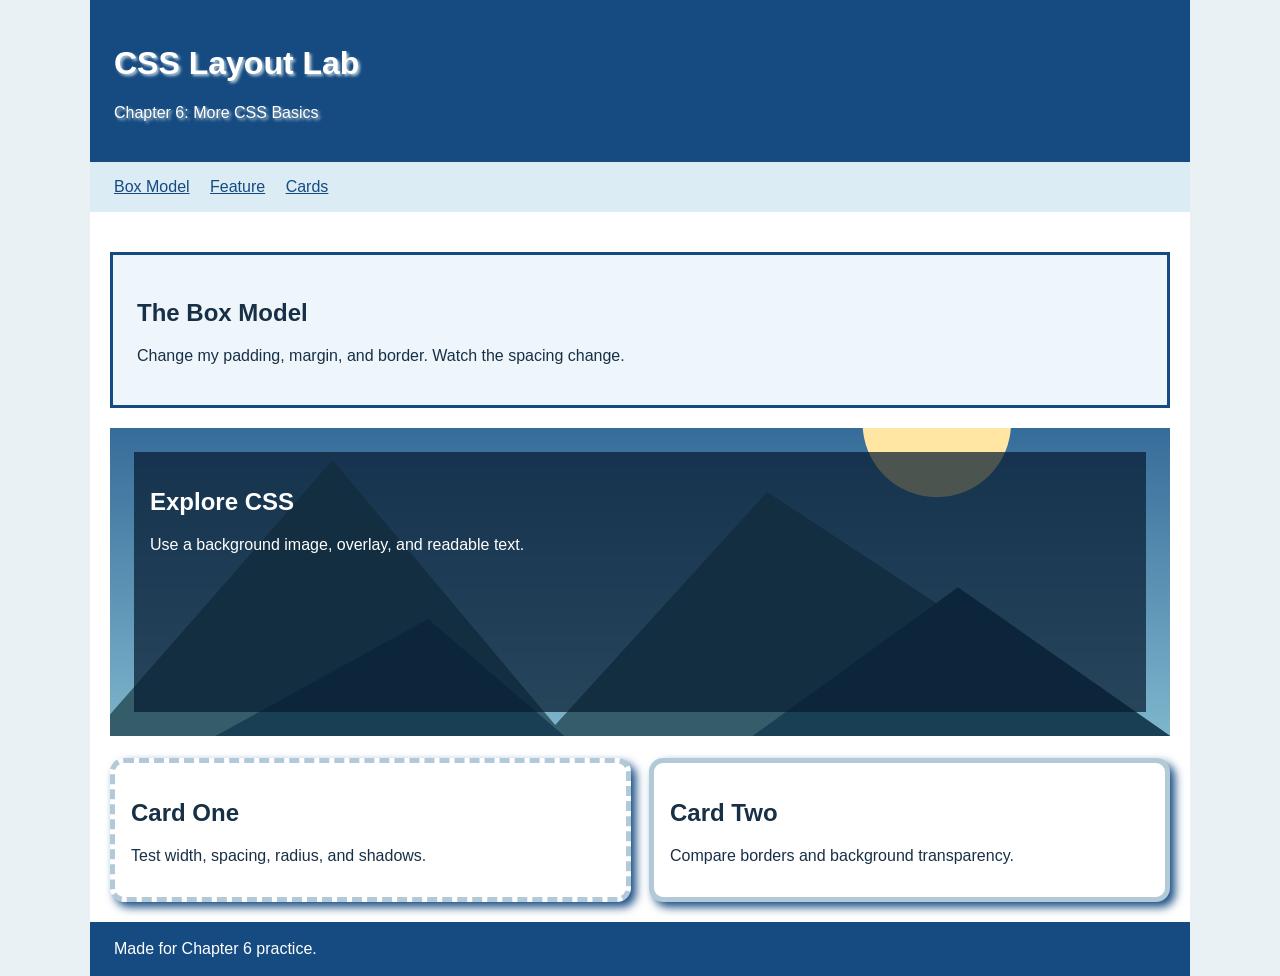
==== index.html @ f6034f03 "file move test 2" ====
<!DOCTYPE html>
<html lang="en">
<head>
  <meta charset="UTF-8">
  <meta name="viewport" content="width=device-width, initial-scale=1">
  <title>Chapter 6 | CSS Layout Lab</title>
  <link rel="stylesheet" href="styles.css">
</head>
<body>
  <div class="page-wrapper">
    <header class="site-header">
      <h1>CSS Layout Lab</h1>
      <p>Chapter 6: More CSS Basics</p>
    </header>
    <nav aria-label="Page navigation">
      <a href="#box-model">Box Model</a>
      <a href="#feature">Feature</a>
      <a href="#cards">Cards</a>
    </nav>
    <main>
      <section id="box-model" class="panel">
        <h2>The Box Model</h2>
        <p>Change my padding, margin, and border. Watch the spacing change.</p>
      </section>
      <section id="feature" class="feature">
        <div class="feature-content">
          <h2>Explore CSS</h2>
          <p>Use a background image, overlay, and readable text.</p>
        </div>
      </section>
      <section id="cards" class="cards" aria-label="Example cards">
        <article class="card card-border">
          <h2>Card One</h2>
          <p>Test width, spacing, radius, and shadows.</p>
        </article>
        <article class="card card-2-border">
          <h2>Card Two</h2>
          <p>Compare borders and background transparency.</p>
        </article>
      </section>
    </main>
    <footer>Made for Chapter 6 practice.</footer>
  </div>
</body>
</html>
---- styles.css ----
/* Chapter 6 starter: edit the rules below and add your own. */
* { box-sizing: border-box; }
body {
    margin: 0;
    font-family: Arial, Helvetica, sans-serif;
    color: #183046;
    background:#e9f1f5;
}
.page-wrapper {
    width: 90%;
    max-width: 1100px;
    margin-left: auto;
    margin-right: auto;
    background: white; 
}
.site-header {
    background: #164b82;
    background-size: cover;
    background-position: left;
    color: white;
    text-shadow: 2px 2px 3px #b2cad7;
    padding: 24px; }
nav { 
    padding: 16px 24px;
    background: #dcecf5;
}
nav a { margin-right: 16px;
    color: #164b82; 
}
main { 
    padding: 20px;
}
#box-model {
    padding: 24px;
    margin: 20px 0;
    border: 3px solid #164b82;

}
.panel {
    background: #eef6fc;
    padding: 16px;
}
.feature {
    background-image: url("assets/landscape.svg");
    background-size: cover;
    background-position: center;
    min-height: 240px;
    padding: 24px;
    color: white;
}
.feature-content {
    background-color: rgba(8, 29, 49, .72);
    min-height: 260px;
    padding: 16px;
}
.cards {
    display: flex;
    flex-wrap: wrap;
    gap: 18px;
    margin-top: 22px;
}
.card {
    flex: 1 1 220px;
    padding: 16px;
    background: #fff;
    border: 1px solid #b2cad7;
    box-shadow: 5px 5px 10px  #164b82;
}
.card-border {
    border: 5px dashed #b2cad7;
    border-radius: 14px;
}
.card-2-border {
    border: 5px solid #b2cad7;
    border-radius: 14px;
}
footer {
    padding: 18px 24px;
    background: #164b82;
    color: white;
}
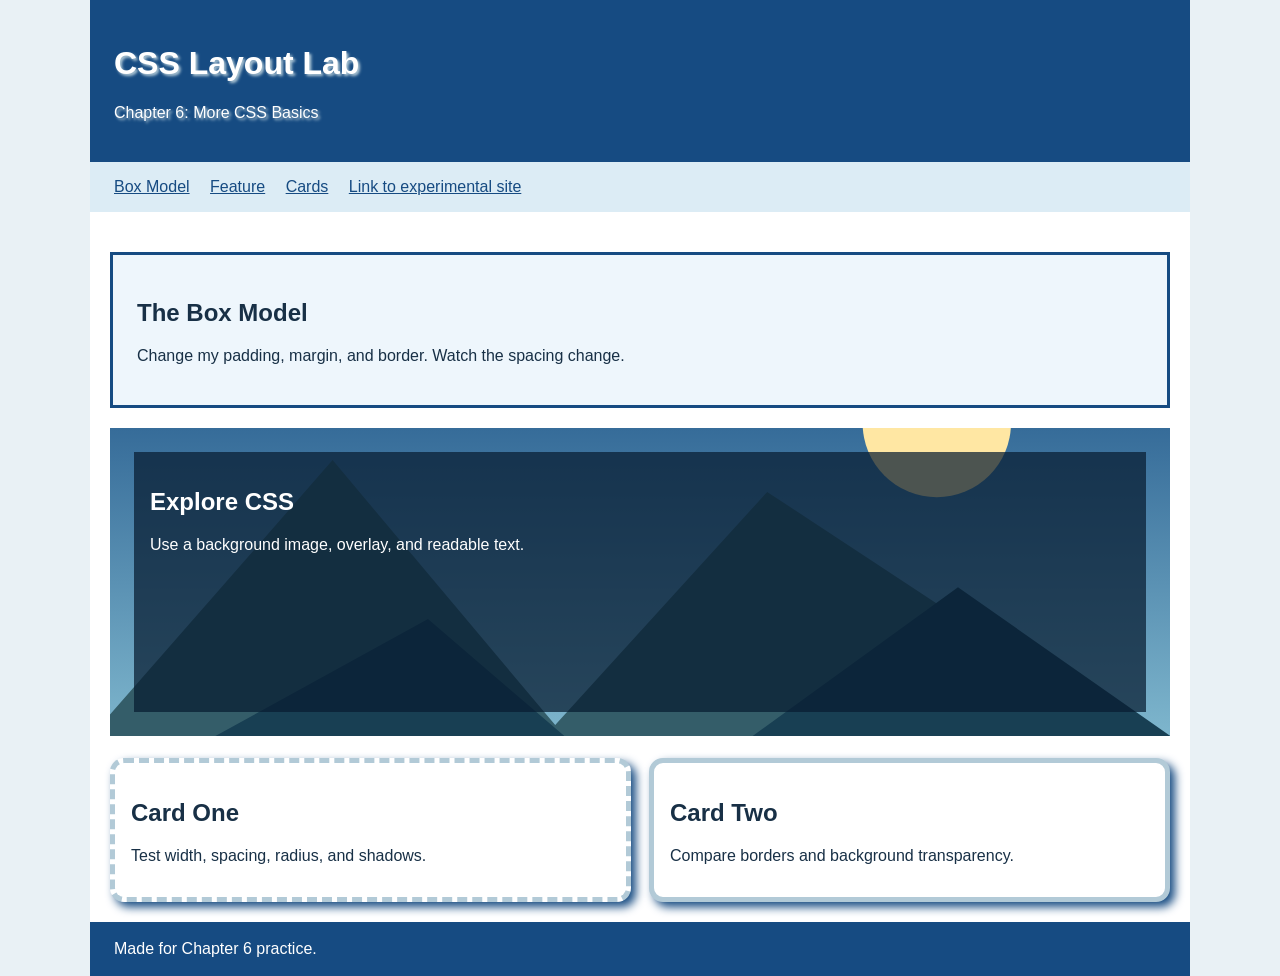
==== commit 19ab8efa: "file move test 3" ====
--- a/index.html
+++ b/index.html
@@ -16,6 +16,7 @@
       <a href="#box-model">Box Model</a>
       <a href="#feature">Feature</a>
       <a href="#cards">Cards</a>
+      <a href="/css-experiment.html">Link to experimental site</a>
     </nav>
     <main>
       <section id="box-model" class="panel">
